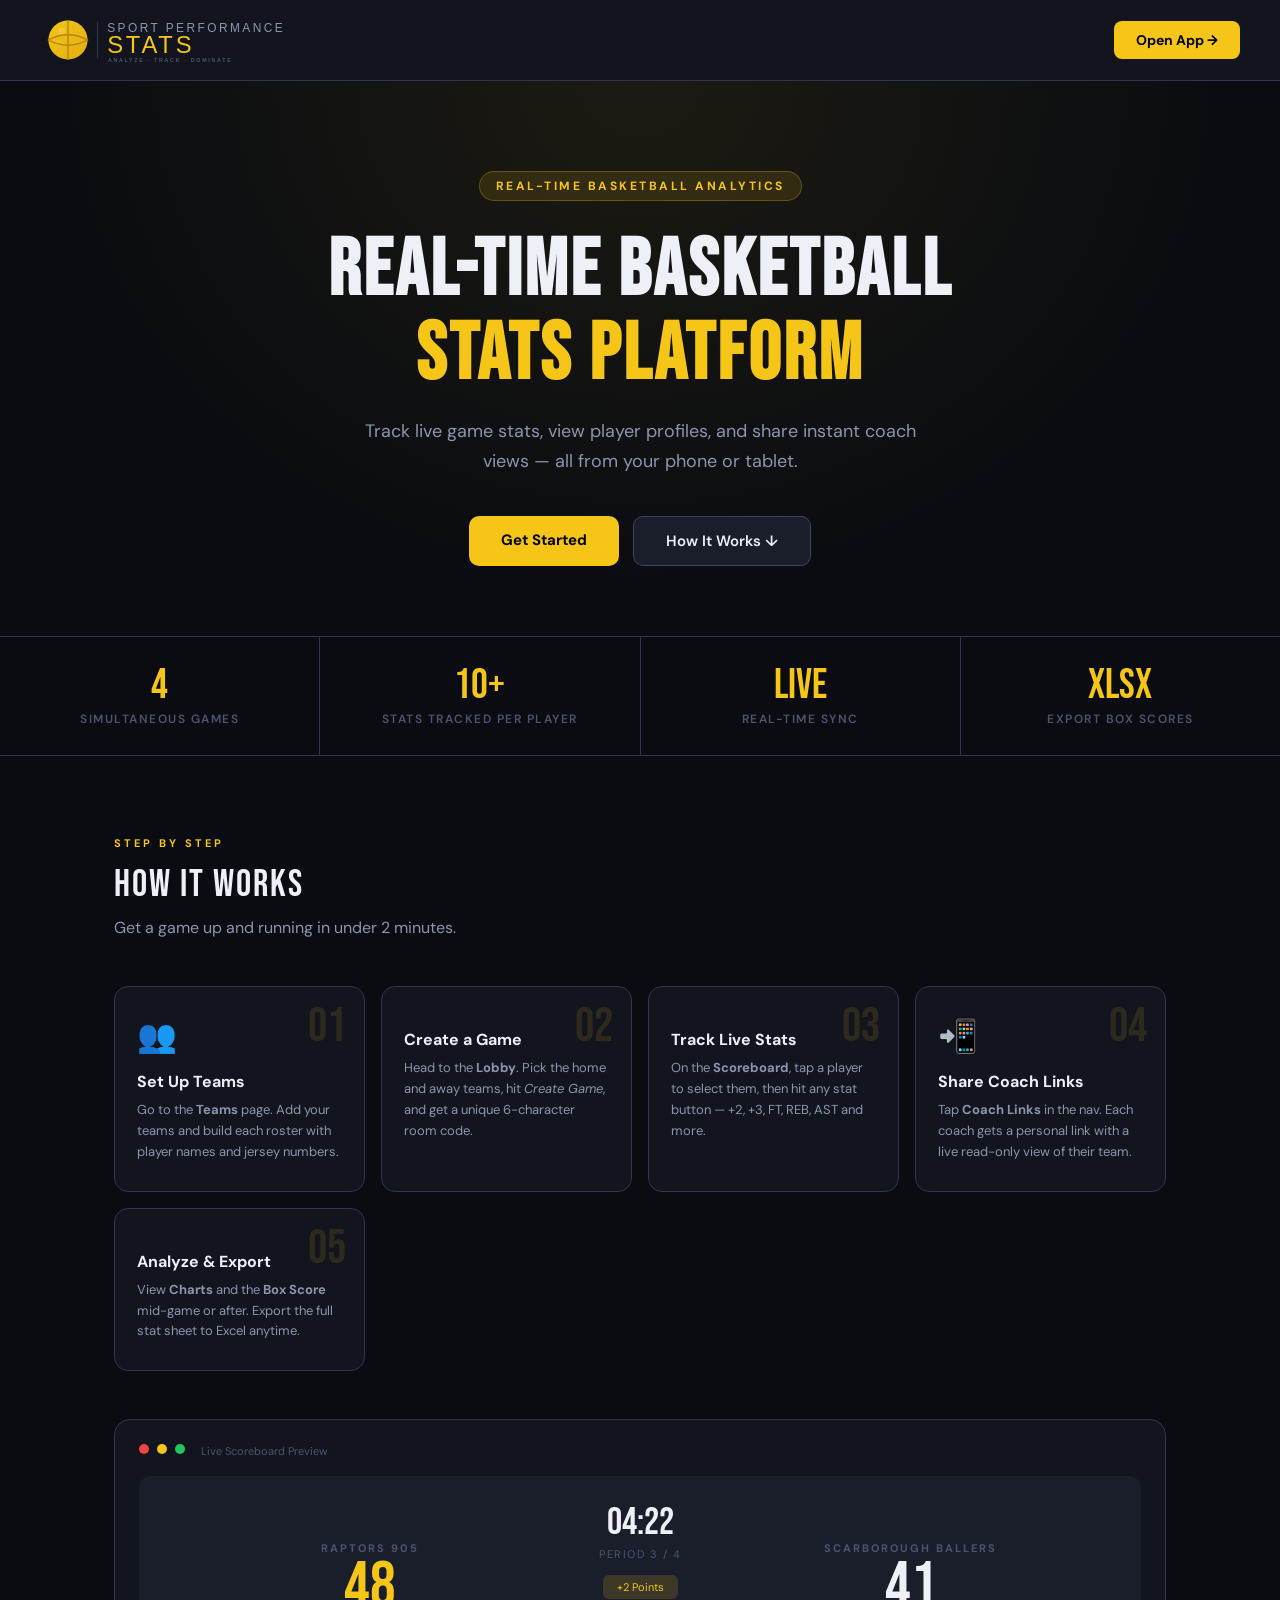
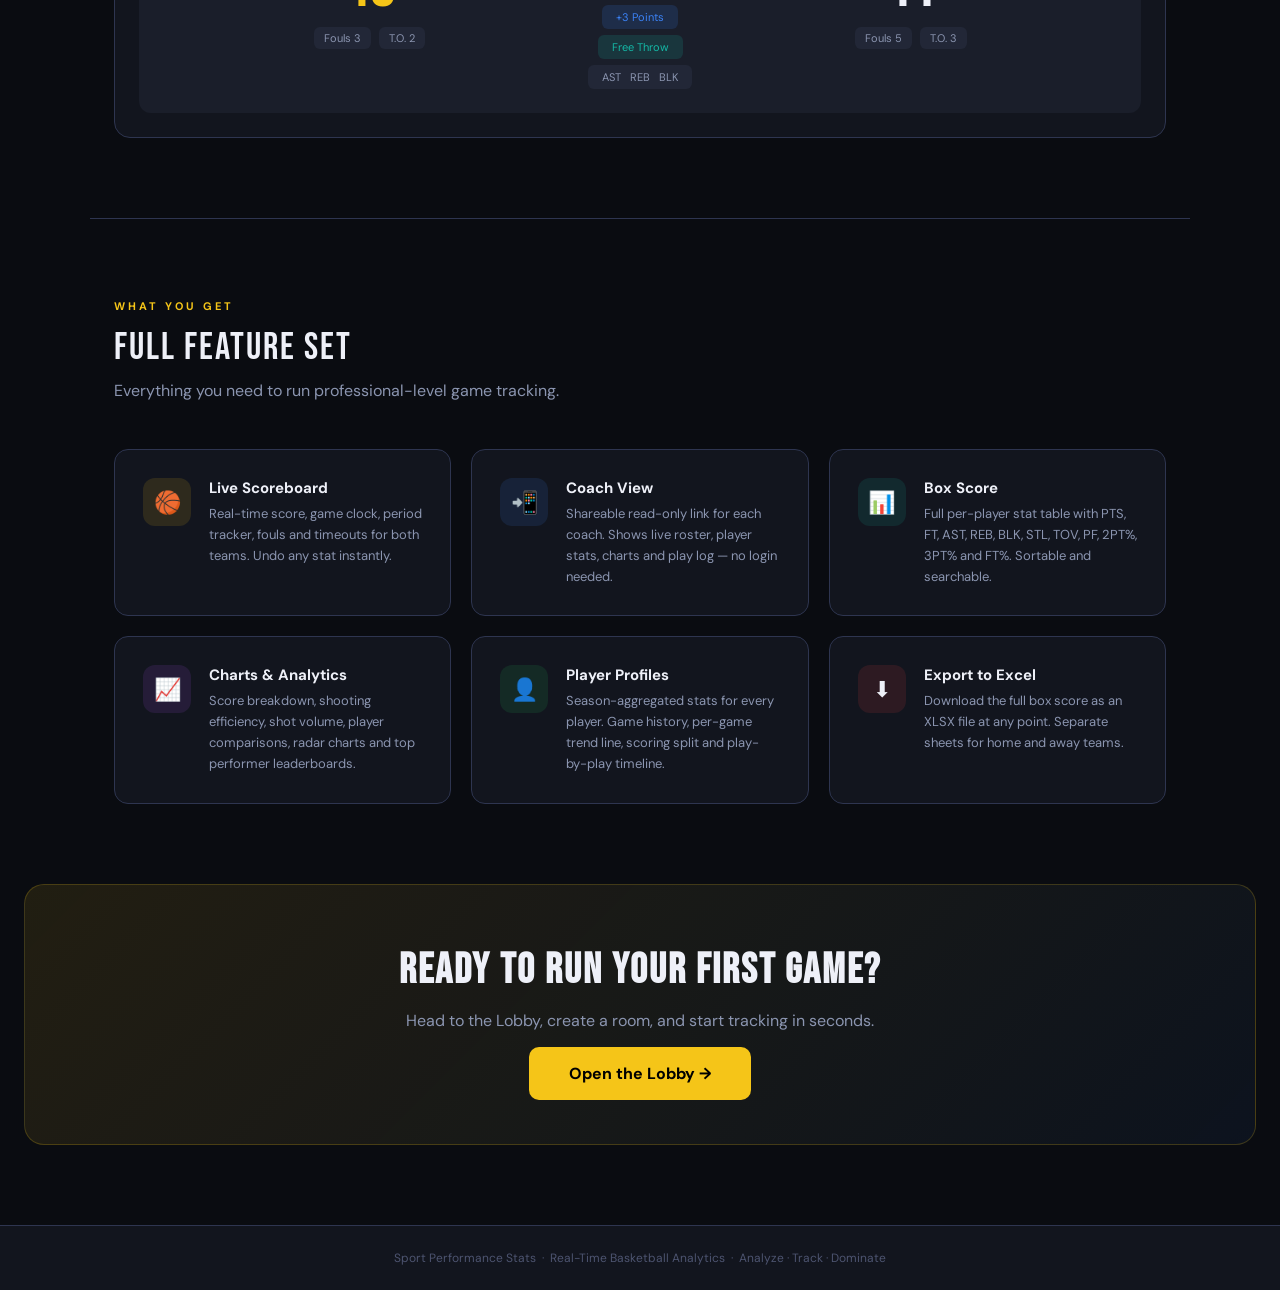
==== lp2/index.html @ 00d1f47c "Add files via upload" ====
<!DOCTYPE html>
<html lang="en">
<head>
  <meta charset="UTF-8">
  <meta name="viewport" content="width=device-width, initial-scale=1.0">
  <title>Sport Performance Stats — Home</title>
  <link href="https://fonts.googleapis.com/css2?family=Bebas+Neue&family=DM+Sans:wght@400;500;600;700&display=swap" rel="stylesheet">
  <link rel="icon" href="logo.svg">
  <style>
    :root {
      --bg0: #0a0c11; --bg1: #12151e; --bg2: #1a1e2a; --bg3: #222737;
      --line: #2e3550; --line2: #3d4560;
      --t1: #eef0f8; --t2: #8b95b0; --t3: #4d5470;
      --gold: #f5c518; --gold2: #e0ae0f;
      --blue: #3b82f6; --teal: #14b8a6;
      --grn: #22c55e; --red: #ef4444; --purple: #a855f7;
    }
    *, *::before, *::after { box-sizing: border-box; margin: 0; padding: 0; }
    html { scroll-behavior: smooth; }
    body { font-family: 'DM Sans', sans-serif; background: var(--bg0); color: var(--t1); min-height: 100vh; }

    /* ── NAV ── */
    nav {
      display: flex; align-items: center; justify-content: space-between;
      padding: 12px 40px; background: var(--bg1);
      border-bottom: 1px solid var(--line); position: sticky; top: 0; z-index: 100;
    }
    nav img { height: 56px; }
    .nav-cta {
      background: var(--gold); color: #000; font-weight: 700; font-size: 14px;
      padding: 10px 22px; border-radius: 8px; text-decoration: none;
      transition: background .15s;
    }
    .nav-cta:hover { background: var(--gold2); }

    /* ── HERO ── */
    .hero {
      text-align: center; padding: 90px 24px 70px;
      background: radial-gradient(ellipse at 50% 0%, rgba(245,197,24,0.08) 0%, transparent 65%);
      border-bottom: 1px solid var(--line);
    }
    .hero-badge {
      display: inline-block; background: rgba(245,197,24,0.12); color: var(--gold);
      font-size: 12px; font-weight: 700; letter-spacing: 2.5px;
      padding: 6px 16px; border-radius: 99px; border: 1px solid rgba(245,197,24,0.25);
      margin-bottom: 28px; text-transform: uppercase;
    }
    .hero h1 {
      font-family: 'Bebas Neue', sans-serif;
      font-size: clamp(42px, 7vw, 80px); letter-spacing: 3px;
      line-height: 1.05; margin-bottom: 20px;
    }
    .hero h1 span { color: var(--gold); }
    .hero p {
      font-size: 18px; color: var(--t2); max-width: 560px;
      margin: 0 auto 40px; line-height: 1.65;
    }
    .hero-btns { display: flex; gap: 14px; justify-content: center; flex-wrap: wrap; }
    .btn-primary {
      background: var(--gold); color: #000; font-weight: 700; font-size: 15px;
      padding: 14px 32px; border-radius: 10px; text-decoration: none;
      transition: background .15s, transform .1s;
    }
    .btn-primary:hover { background: var(--gold2); transform: translateY(-1px); }
    .btn-secondary {
      background: var(--bg2); color: var(--t1); font-weight: 600; font-size: 15px;
      padding: 14px 32px; border-radius: 10px; text-decoration: none;
      border: 1.5px solid var(--line2); transition: border-color .15s;
    }
    .btn-secondary:hover { border-color: var(--blue); }

    /* ── STATS STRIP ── */
    .stats-strip {
      display: flex; justify-content: center; flex-wrap: wrap; gap: 0;
      border-bottom: 1px solid var(--line);
    }
    .strip-item {
      flex: 1; min-width: 160px; text-align: center;
      padding: 28px 20px; border-right: 1px solid var(--line);
    }
    .strip-item:last-child { border-right: none; }
    .strip-val { font-family: 'Bebas Neue', sans-serif; font-size: 42px; color: var(--gold); line-height: 1; }
    .strip-lbl { font-size: 12px; color: var(--t3); font-weight: 600; letter-spacing: 1.5px; text-transform: uppercase; margin-top: 4px; }

    /* ── SECTIONS ── */
    section { padding: 80px 24px; max-width: 1100px; margin: 0 auto; }
    .section-label {
      font-size: 11px; font-weight: 700; letter-spacing: 3px; color: var(--gold);
      text-transform: uppercase; margin-bottom: 12px;
    }
    .section-title {
      font-family: 'Bebas Neue', sans-serif; font-size: 38px;
      letter-spacing: 2px; margin-bottom: 10px;
    }
    .section-sub { font-size: 16px; color: var(--t2); margin-bottom: 48px; max-width: 520px; }

    /* ── HOW IT WORKS ── */
    .steps { display: grid; grid-template-columns: repeat(auto-fit, minmax(200px, 1fr)); gap: 16px; }
    .step {
      background: var(--bg1); border: 1px solid var(--line);
      border-radius: 14px; padding: 28px 22px; position: relative;
      transition: border-color .2s, transform .2s;
    }
    .step:hover { border-color: var(--gold); transform: translateY(-3px); }
    .step-num {
      font-family: 'Bebas Neue', sans-serif; font-size: 48px;
      color: rgba(245,197,24,0.12); line-height: 1;
      position: absolute; top: 16px; right: 18px;
    }
    .step-icon { font-size: 32px; margin-bottom: 14px; }
    .step h3 { font-size: 16px; font-weight: 700; margin-bottom: 8px; color: var(--t1); }
    .step p { font-size: 13px; color: var(--t2); line-height: 1.6; }
    .step-connector {
      display: flex; align-items: center; justify-content: center;
      color: var(--t3); font-size: 20px; padding-top: 28px;
    }

    /* ── FEATURES ── */
    .features { display: grid; grid-template-columns: repeat(auto-fit, minmax(300px, 1fr)); gap: 20px; }
    .feat {
      background: var(--bg1); border: 1px solid var(--line); border-radius: 14px;
      padding: 28px; display: flex; gap: 18px; align-items: flex-start;
      transition: border-color .2s;
    }
    .feat:hover { border-color: var(--line2); }
    .feat-icon {
      width: 48px; height: 48px; border-radius: 12px; flex-shrink: 0;
      display: flex; align-items: center; justify-content: center; font-size: 22px;
    }
    .feat-icon.gold   { background: rgba(245,197,24,0.12); }
    .feat-icon.blue   { background: rgba(59,130,246,0.12); }
    .feat-icon.teal   { background: rgba(20,184,166,0.12); }
    .feat-icon.purple { background: rgba(168,85,247,0.12); }
    .feat-icon.grn    { background: rgba(34,197,94,0.12); }
    .feat-icon.red    { background: rgba(239,68,68,0.12); }
    .feat h3 { font-size: 15px; font-weight: 700; margin-bottom: 6px; }
    .feat p  { font-size: 13px; color: var(--t2); line-height: 1.6; }

    /* ── VISUAL MOCK (scoreboard preview) ── */
    .mock-wrap {
      background: var(--bg1); border: 1px solid var(--line); border-radius: 16px;
      padding: 24px; margin-top: 48px; overflow: hidden;
    }
    .mock-bar {
      display: flex; gap: 8px; margin-bottom: 18px;
    }
    .mock-dot { width: 10px; height: 10px; border-radius: 50%; }
    .mock-scoreboard {
      display: grid; grid-template-columns: 1fr auto 1fr;
      gap: 12px; align-items: center; text-align: center;
      background: var(--bg2); border-radius: 12px; padding: 24px;
    }
    .mock-team-name { font-size: 11px; color: var(--t3); font-weight: 700; letter-spacing: 2px; text-transform: uppercase; }
    .mock-score { font-family: 'Bebas Neue', sans-serif; font-size: 64px; color: var(--t1); line-height: 1; }
    .mock-score.winning { color: var(--gold); }
    .mock-pills { display: flex; gap: 8px; justify-content: center; margin-top: 8px; }
    .mock-pill { background: var(--bg3); border-radius: 6px; padding: 4px 10px; font-size: 11px; color: var(--t2); }
    .mock-clock { font-family: 'Bebas Neue', sans-serif; font-size: 38px; color: var(--t1); }
    .mock-period { font-size: 11px; color: var(--t3); letter-spacing: 1.5px; margin-top: 2px; }
    .mock-btns { display: flex; flex-direction: column; gap: 6px; margin-top: 14px; align-items: center; }
    .mock-btn { background: var(--bg3); border-radius: 6px; padding: 5px 14px; font-size: 11px; color: var(--t2); }
    .mock-btn.gold { background: rgba(245,197,24,0.15); color: var(--gold); }
    .mock-btn.blue { background: rgba(59,130,246,0.15); color: var(--blue); }
    .mock-btn.teal { background: rgba(20,184,166,0.15); color: var(--teal); }

    /* ── CTA BANNER ── */
    .cta-banner {
      background: linear-gradient(135deg, rgba(245,197,24,0.1) 0%, rgba(59,130,246,0.06) 100%);
      border: 1px solid rgba(245,197,24,0.2); border-radius: 20px;
      padding: 60px 40px; text-align: center; margin: 0 24px 80px;
    }
    .cta-banner h2 {
      font-family: 'Bebas Neue', sans-serif; font-size: 42px;
      letter-spacing: 2px; margin-bottom: 14px;
    }
    .cta-banner p { font-size: 16px; color: var(--t2); margin-bottom: 32px; }

    /* ── FOOTER ── */
    footer {
      background: var(--bg1); border-top: 1px solid var(--line);
      text-align: center; padding: 24px;
      font-size: 12px; color: var(--t3);
    }

    @media (max-width: 600px) {
      nav { padding: 12px 20px; }
      .hero { padding: 60px 20px 50px; }
      .strip-item { min-width: 130px; }
      section { padding: 60px 20px; }
      .mock-score { font-size: 44px; }
      .cta-banner { padding: 40px 24px; margin: 0 16px 60px; }
    }
  </style>
</head>
<body>

<!-- NAV -->
<nav>
  <img src="logo.svg" alt="Sport Performance Stats">
  <a href="lobby.html" class="nav-cta">Open App →</a>
</nav>

<!-- HERO -->
<div class="hero">
  <div class="hero-badge"> Real-Time Basketball Analytics</div>
  <h1>REAL-TIME BASKETBALL<br><span>STATS PLATFORM</span></h1>
  <p>Track live game stats, view player profiles, and share instant coach views — all from your phone or tablet.</p>
  <div class="hero-btns">
    <a href="lobby.html" class="btn-primary">Get Started</a>
    <a href="#how-it-works" class="btn-secondary">How It Works ↓</a>
  </div>
</div>

<!-- STATS STRIP -->
<div class="stats-strip">
  <div class="strip-item">
    <div class="strip-val">4</div>
    <div class="strip-lbl">Simultaneous Games</div>
  </div>
  <div class="strip-item">
    <div class="strip-val">10+</div>
    <div class="strip-lbl">Stats Tracked Per Player</div>
  </div>
  <div class="strip-item">
    <div class="strip-val">Live</div>
    <div class="strip-lbl">Real-Time Sync</div>
  </div>
  <div class="strip-item">
    <div class="strip-val">XLSX</div>
    <div class="strip-lbl">Export Box Scores</div>
  </div>
</div>

<!-- HOW IT WORKS -->
<section id="how-it-works">
  <div class="section-label">Step by Step</div>
  <div class="section-title">HOW IT WORKS</div>
  <div class="section-sub">Get a game up and running in under 2 minutes.</div>

  <div class="steps">

    <div class="step">
      <div class="step-num">01</div>
      <div class="step-icon">👥</div>
      <h3>Set Up Teams</h3>
      <p>Go to the <strong>Teams</strong> page. Add your teams and build each roster with player names and jersey numbers.</p>
    </div>

    <div class="step">
      <div class="step-num">02</div>
      <div class="step-icon"></div>
      <h3>Create a Game</h3>
      <p>Head to the <strong>Lobby</strong>. Pick the home and away teams, hit <em>Create Game</em>, and get a unique 6-character room code.</p>
    </div>

    <div class="step">
      <div class="step-num">03</div>
      <div class="step-icon"></div>
      <h3>Track Live Stats</h3>
      <p>On the <strong>Scoreboard</strong>, tap a player to select them, then hit any stat button — +2, +3, FT, REB, AST and more.</p>
    </div>

    <div class="step">
      <div class="step-num">04</div>
      <div class="step-icon">📲</div>
      <h3>Share Coach Links</h3>
      <p>Tap <strong>Coach Links</strong> in the nav. Each coach gets a personal link with a live read-only view of their team.</p>
    </div>

    <div class="step">
      <div class="step-num">05</div>
      <div class="step-icon"></div>
      <h3>Analyze & Export</h3>
      <p>View <strong>Charts</strong> and the <strong>Box Score</strong> mid-game or after. Export the full stat sheet to Excel anytime.</p>
    </div>

  </div>

  <!-- Scoreboard visual mock -->
  <div class="mock-wrap">
    <div class="mock-bar">
      <div class="mock-dot" style="background:#ef4444"></div>
      <div class="mock-dot" style="background:#f5c518"></div>
      <div class="mock-dot" style="background:#22c55e"></div>
      <span style="font-size:11px;color:var(--t3);margin-left:8px">Live Scoreboard Preview</span>
    </div>
    <div class="mock-scoreboard">
      <div>
        <div class="mock-team-name">Raptors 905</div>
        <div class="mock-score winning">48</div>
        <div class="mock-pills">
          <div class="mock-pill">Fouls 3</div>
          <div class="mock-pill">T.O. 2</div>
        </div>
      </div>
      <div>
        <div class="mock-clock">04:22</div>
        <div class="mock-period">PERIOD 3 / 4</div>
        <div class="mock-btns">
          <div class="mock-btn gold">+2 Points</div>
          <div class="mock-btn blue">+3 Points</div>
          <div class="mock-btn teal">Free Throw</div>
          <div class="mock-btn">AST &nbsp; REB &nbsp; BLK</div>
        </div>
      </div>
      <div>
        <div class="mock-team-name">Scarborough Ballers</div>
        <div class="mock-score">41</div>
        <div class="mock-pills">
          <div class="mock-pill">Fouls 5</div>
          <div class="mock-pill">T.O. 3</div>
        </div>
      </div>
    </div>
  </div>
</section>

<!-- FEATURES -->
<section style="border-top: 1px solid var(--line); padding-top: 80px;">
  <div class="section-label">What You Get</div>
  <div class="section-title">FULL FEATURE SET</div>
  <div class="section-sub">Everything you need to run professional-level game tracking.</div>

  <div class="features">

    <div class="feat">
      <div class="feat-icon gold">🏀</div>
      <div>
        <h3>Live Scoreboard</h3>
        <p>Real-time score, game clock, period tracker, fouls and timeouts for both teams. Undo any stat instantly.</p>
      </div>
    </div>

    <div class="feat">
      <div class="feat-icon blue">📲</div>
      <div>
        <h3>Coach View</h3>
        <p>Shareable read-only link for each coach. Shows live roster, player stats, charts and play log — no login needed.</p>
      </div>
    </div>

    <div class="feat">
      <div class="feat-icon teal">📊</div>
      <div>
        <h3>Box Score</h3>
        <p>Full per-player stat table with PTS, FT, AST, REB, BLK, STL, TOV, PF, 2PT%, 3PT% and FT%. Sortable and searchable.</p>
      </div>
    </div>

    <div class="feat">
      <div class="feat-icon purple">📈</div>
      <div>
        <h3>Charts & Analytics</h3>
        <p>Score breakdown, shooting efficiency, shot volume, player comparisons, radar charts and top performer leaderboards.</p>
      </div>
    </div>

    <div class="feat">
      <div class="feat-icon grn">👤</div>
      <div>
        <h3>Player Profiles</h3>
        <p>Season-aggregated stats for every player. Game history, per-game trend line, scoring split and play-by-play timeline.</p>
      </div>
    </div>

    <div class="feat">
      <div class="feat-icon red">⬇</div>
      <div>
        <h3>Export to Excel</h3>
        <p>Download the full box score as an XLSX file at any point. Separate sheets for home and away teams.</p>
      </div>
    </div>

  </div>
</section>

<!-- CTA BANNER -->
<div class="cta-banner">
  <h2>READY TO RUN YOUR FIRST GAME?</h2>
  <p>Head to the Lobby, create a room, and start tracking in seconds.</p>
  <a href="lobby.html" class="btn-primary" style="font-size:16px;padding:16px 40px">Open the Lobby →</a>
</div>

<!-- FOOTER -->
<footer>
  Sport Performance Stats &nbsp;·&nbsp; Real-Time Basketball Analytics &nbsp;·&nbsp; Analyze · Track · Dominate
</footer>

</body>
</html>
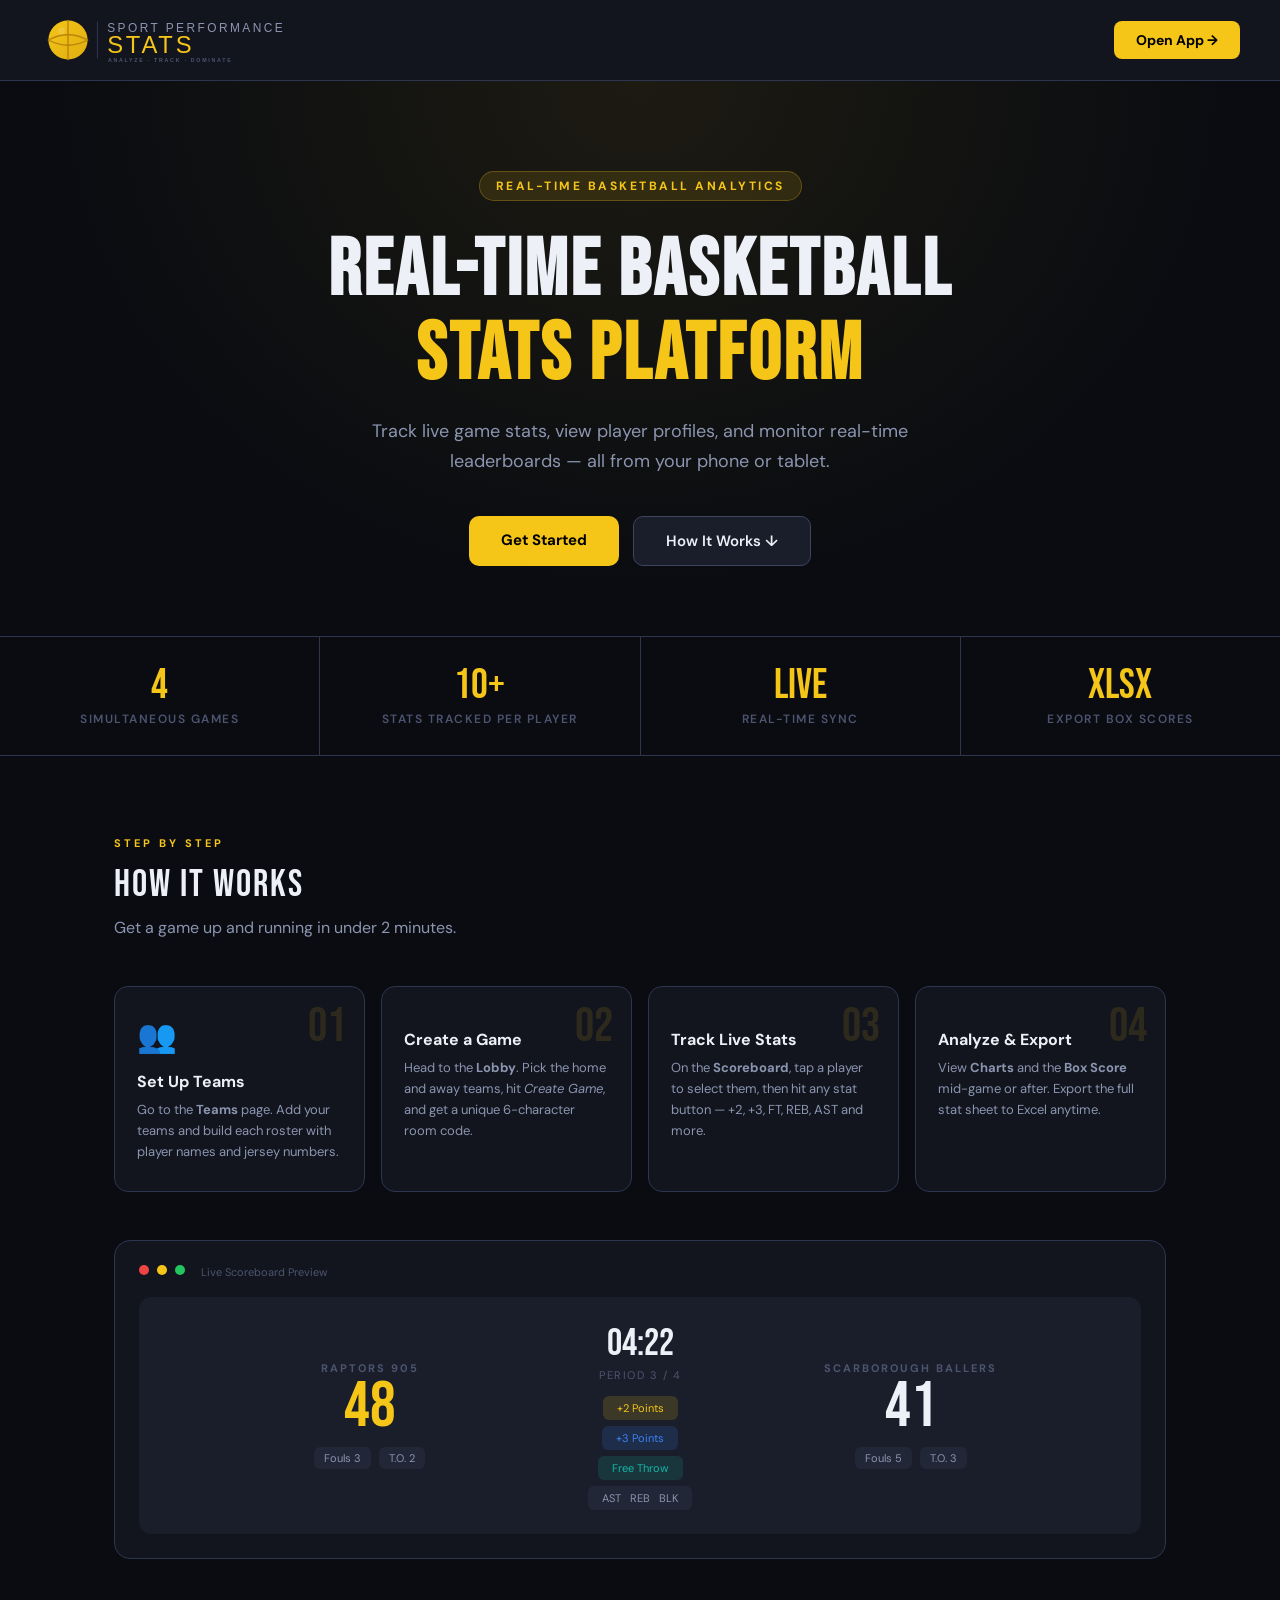
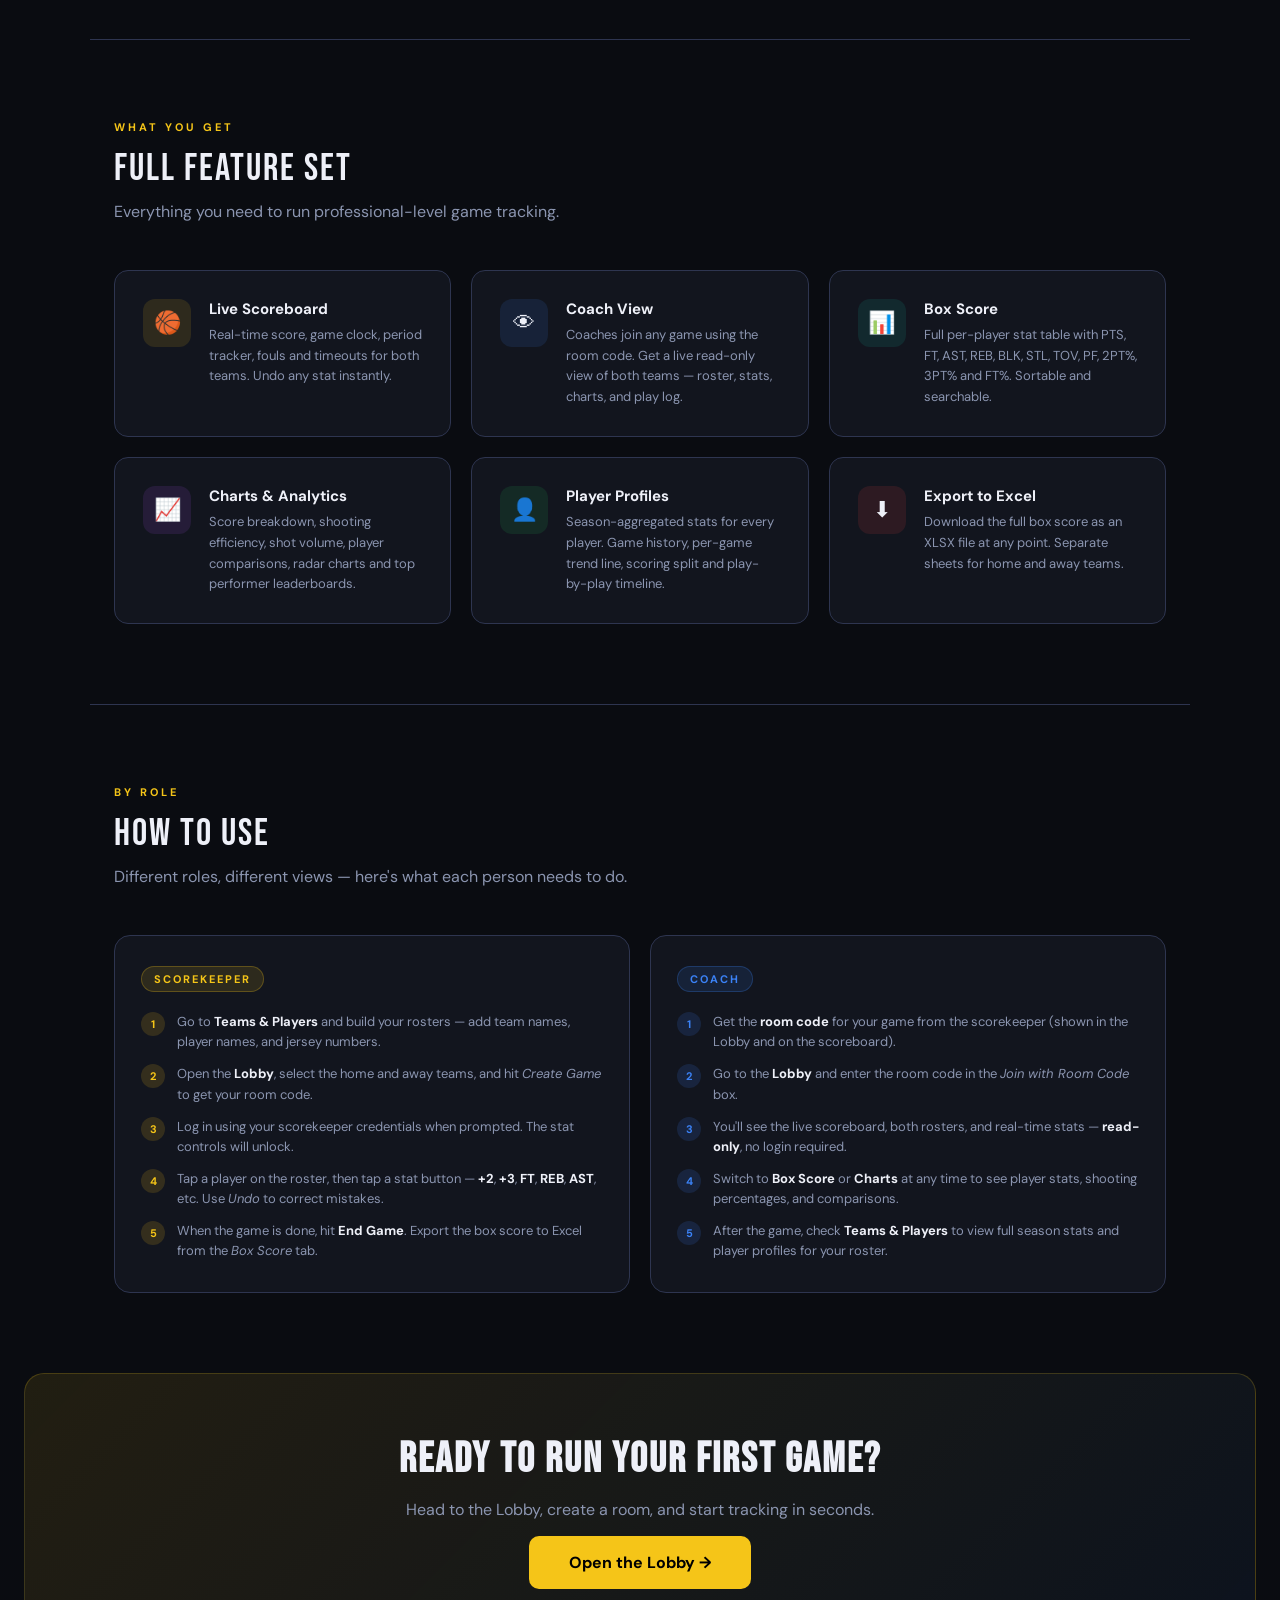
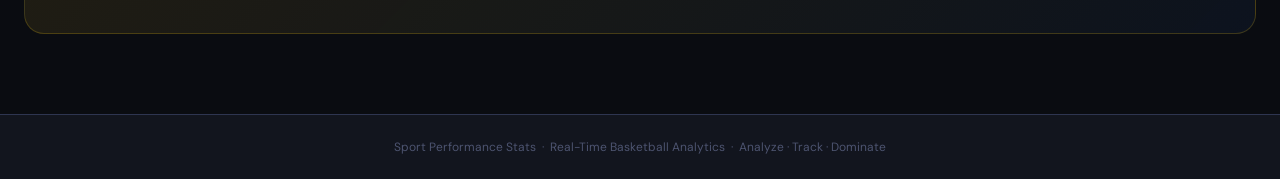
==== commit 4cebb3d4: "v2.0 - New showcase page: season leaderboard with top 10 per stat category,   auto-rotating slides, " ====
--- a/lp2/index.html
+++ b/lp2/index.html
@@ -163,6 +163,34 @@
     .mock-btn.blue { background: rgba(59,130,246,0.15); color: var(--blue); }
     .mock-btn.teal { background: rgba(20,184,166,0.15); color: var(--teal); }
 
+    /* ── ROLE CARDS ── */
+    .roles { display: grid; grid-template-columns: repeat(auto-fit, minmax(280px, 1fr)); gap: 20px; }
+    .role-card {
+      background: var(--bg1); border: 1px solid var(--line); border-radius: 16px; padding: 30px 26px;
+    }
+    .role-card-header {
+      display: flex; align-items: center; gap: 12px; margin-bottom: 20px;
+    }
+    .role-tag {
+      font-size: 11px; font-weight: 700; letter-spacing: 2px; text-transform: uppercase;
+      padding: 5px 12px; border-radius: 99px;
+    }
+    .role-tag.scorekeeper { background: rgba(245,197,24,0.12); color: var(--gold); border: 1px solid rgba(245,197,24,0.25); }
+    .role-tag.coach       { background: rgba(59,130,246,0.12);  color: var(--blue); border: 1px solid rgba(59,130,246,0.25); }
+    .role-steps { list-style: none; display: flex; flex-direction: column; gap: 12px; }
+    .role-step {
+      display: flex; gap: 12px; align-items: flex-start;
+    }
+    .role-step-num {
+      flex-shrink: 0; width: 24px; height: 24px; border-radius: 50%;
+      display: flex; align-items: center; justify-content: center;
+      font-size: 11px; font-weight: 700;
+    }
+    .role-step-num.gold   { background: rgba(245,197,24,0.15); color: var(--gold); }
+    .role-step-num.blue   { background: rgba(59,130,246,0.15);  color: var(--blue); }
+    .role-step-text { font-size: 13px; color: var(--t2); line-height: 1.55; }
+    .role-step-text strong { color: var(--t1); }
+
     /* ── CTA BANNER ── */
     .cta-banner {
       background: linear-gradient(135deg, rgba(245,197,24,0.1) 0%, rgba(59,130,246,0.06) 100%);
@@ -204,7 +232,7 @@
 <div class="hero">
   <div class="hero-badge"> Real-Time Basketball Analytics</div>
   <h1>REAL-TIME BASKETBALL<br><span>STATS PLATFORM</span></h1>
-  <p>Track live game stats, view player profiles, and share instant coach views — all from your phone or tablet.</p>
+  <p>Track live game stats, view player profiles, and monitor real-time leaderboards — all from your phone or tablet.</p>
   <div class="hero-btns">
     <a href="lobby.html" class="btn-primary">Get Started</a>
     <a href="#how-it-works" class="btn-secondary">How It Works ↓</a>
@@ -262,13 +290,6 @@
 
     <div class="step">
       <div class="step-num">04</div>
-      <div class="step-icon">📲</div>
-      <h3>Share Coach Links</h3>
-      <p>Tap <strong>Coach Links</strong> in the nav. Each coach gets a personal link with a live read-only view of their team.</p>
-    </div>
-
-    <div class="step">
-      <div class="step-num">05</div>
       <div class="step-icon"></div>
       <h3>Analyze & Export</h3>
       <p>View <strong>Charts</strong> and the <strong>Box Score</strong> mid-game or after. Export the full stat sheet to Excel anytime.</p>
@@ -332,10 +353,10 @@
     </div>
 
     <div class="feat">
-      <div class="feat-icon blue">📲</div>
+      <div class="feat-icon blue">👁</div>
       <div>
         <h3>Coach View</h3>
-        <p>Shareable read-only link for each coach. Shows live roster, player stats, charts and play log — no login needed.</p>
+        <p>Coaches join any game using the room code. Get a live read-only view of both teams — roster, stats, charts, and play log.</p>
       </div>
     </div>
 
@@ -369,6 +390,73 @@
         <h3>Export to Excel</h3>
         <p>Download the full box score as an XLSX file at any point. Separate sheets for home and away teams.</p>
       </div>
+    </div>
+
+  </div>
+</section>
+
+<!-- ROLE INSTRUCTIONS -->
+<section style="border-top: 1px solid var(--line); padding-top: 80px;">
+  <div class="section-label">By Role</div>
+  <div class="section-title">HOW TO USE</div>
+  <div class="section-sub">Different roles, different views — here's what each person needs to do.</div>
+
+  <div class="roles">
+
+    <div class="role-card">
+      <div class="role-card-header">
+        <span class="role-tag scorekeeper">Scorekeeper</span>
+      </div>
+      <ol class="role-steps">
+        <li class="role-step">
+          <div class="role-step-num gold">1</div>
+          <div class="role-step-text">Go to <strong>Teams &amp; Players</strong> and build your rosters — add team names, player names, and jersey numbers.</div>
+        </li>
+        <li class="role-step">
+          <div class="role-step-num gold">2</div>
+          <div class="role-step-text">Open the <strong>Lobby</strong>, select the home and away teams, and hit <em>Create Game</em> to get your room code.</div>
+        </li>
+        <li class="role-step">
+          <div class="role-step-num gold">3</div>
+          <div class="role-step-text">Log in using your scorekeeper credentials when prompted. The stat controls will unlock.</div>
+        </li>
+        <li class="role-step">
+          <div class="role-step-num gold">4</div>
+          <div class="role-step-text">Tap a player on the roster, then tap a stat button — <strong>+2</strong>, <strong>+3</strong>, <strong>FT</strong>, <strong>REB</strong>, <strong>AST</strong>, etc. Use <em>Undo</em> to correct mistakes.</div>
+        </li>
+        <li class="role-step">
+          <div class="role-step-num gold">5</div>
+          <div class="role-step-text">When the game is done, hit <strong>End Game</strong>. Export the box score to Excel from the <em>Box Score</em> tab.</div>
+        </li>
+      </ol>
+    </div>
+
+    <div class="role-card">
+      <div class="role-card-header">
+        <span class="role-tag coach">Coach</span>
+      </div>
+      <ol class="role-steps">
+        <li class="role-step">
+          <div class="role-step-num blue">1</div>
+          <div class="role-step-text">Get the <strong>room code</strong> for your game from the scorekeeper (shown in the Lobby and on the scoreboard).</div>
+        </li>
+        <li class="role-step">
+          <div class="role-step-num blue">2</div>
+          <div class="role-step-text">Go to the <strong>Lobby</strong> and enter the room code in the <em>Join with Room Code</em> box.</div>
+        </li>
+        <li class="role-step">
+          <div class="role-step-num blue">3</div>
+          <div class="role-step-text">You'll see the live scoreboard, both rosters, and real-time stats — <strong>read-only</strong>, no login required.</div>
+        </li>
+        <li class="role-step">
+          <div class="role-step-num blue">4</div>
+          <div class="role-step-text">Switch to <strong>Box Score</strong> or <strong>Charts</strong> at any time to see player stats, shooting percentages, and comparisons.</div>
+        </li>
+        <li class="role-step">
+          <div class="role-step-num blue">5</div>
+          <div class="role-step-text">After the game, check <strong>Teams &amp; Players</strong> to view full season stats and player profiles for your roster.</div>
+        </li>
+      </ol>
     </div>
 
   </div>
